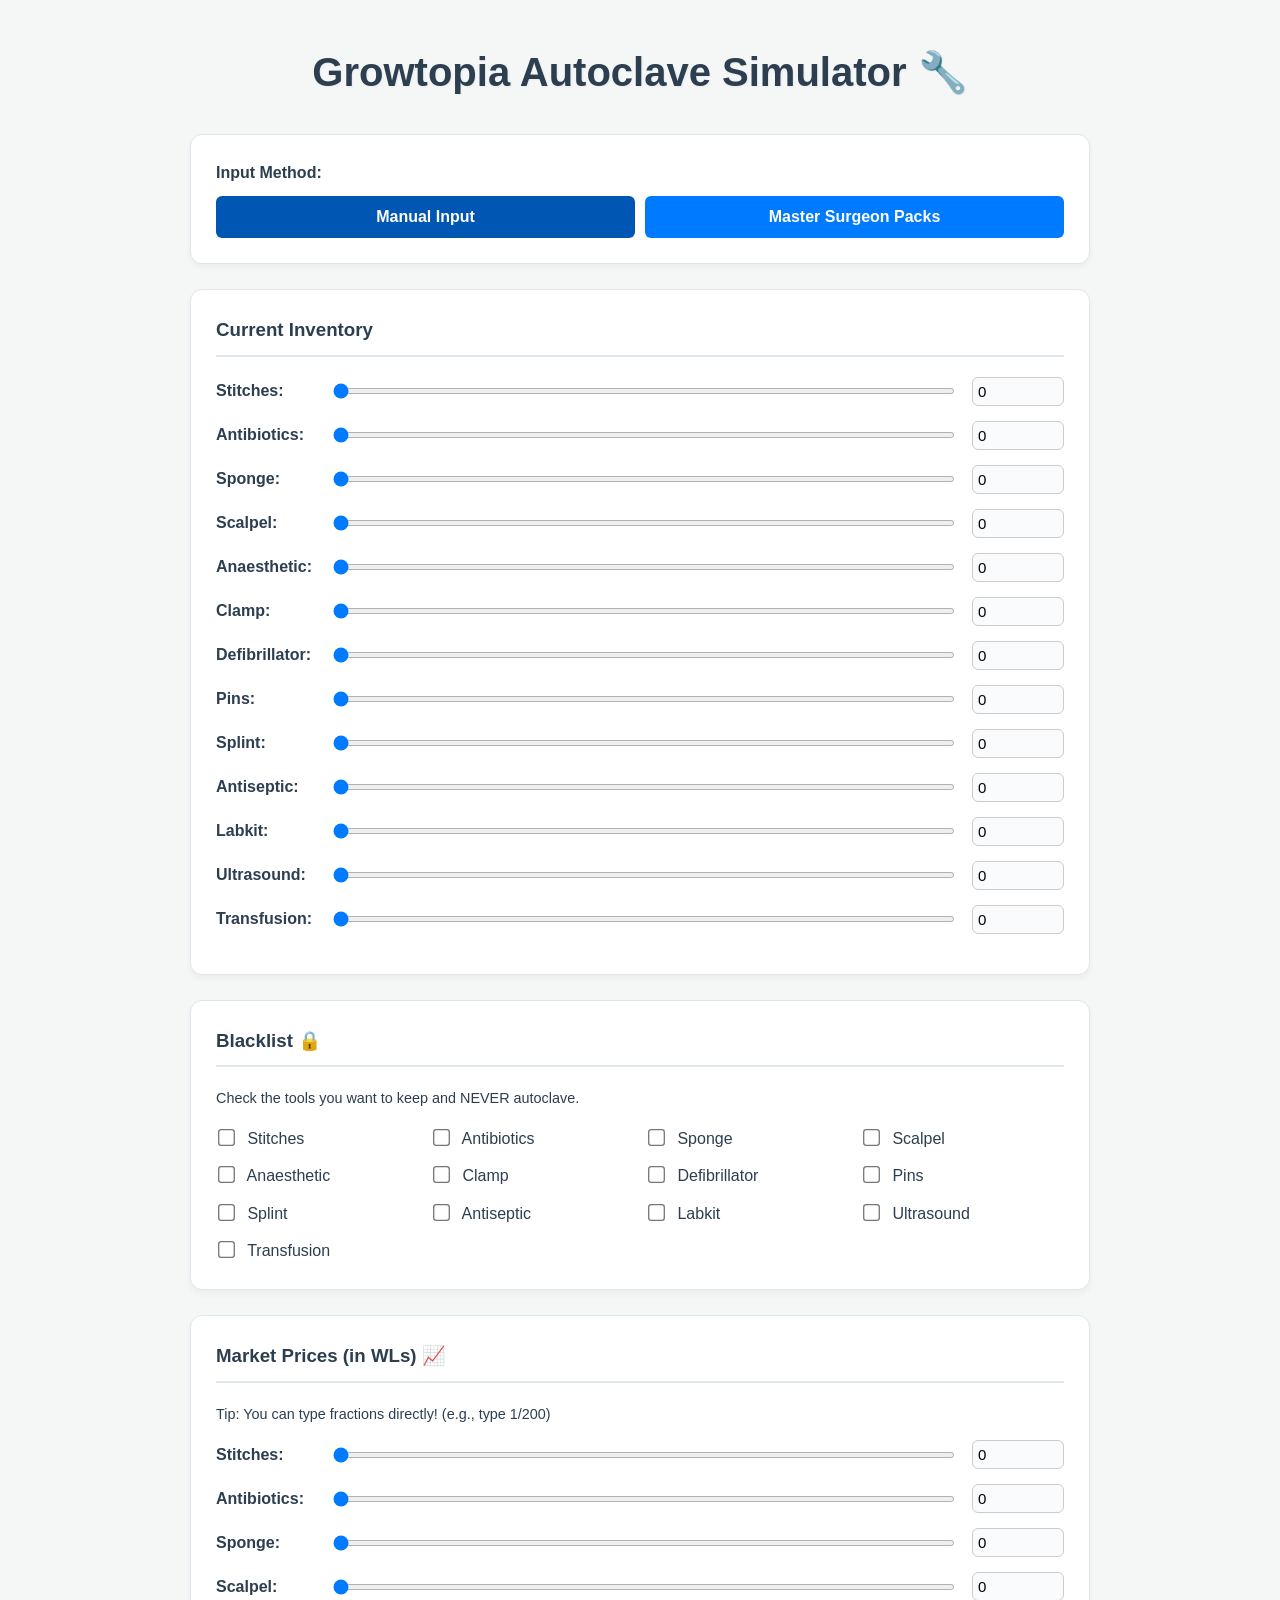
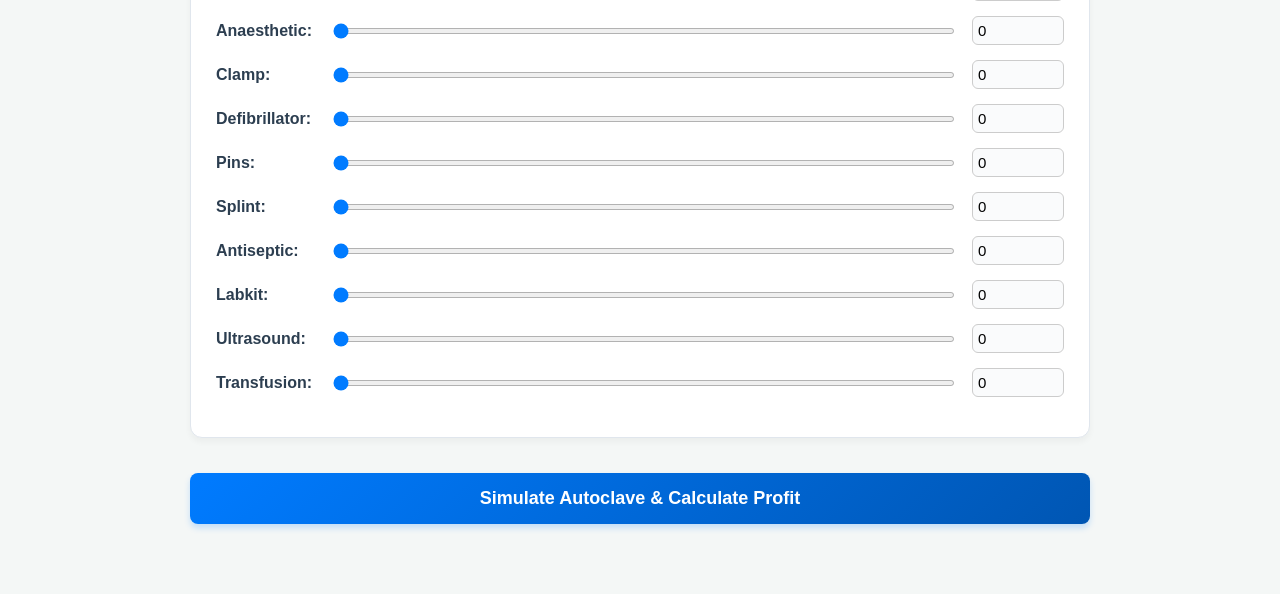
==== index.html @ 5e45f30a "Initial commit" ====
<!DOCTYPE html>
<html lang="en">
<head>
    <meta charset="UTF-8">
    <meta name="viewport" content="width=device-width, initial-scale=1.0">
    <title>Growtopia Autoclave Simulator</title>

    <link rel="stylesheet" href="style.css">
</head>
<body>
    <h1>Growtopia Autoclave Simulator 🔧</h1>

    <div class="section">
        <label><strong>Input Method:</strong></label>
        <div style="display: flex; gap: 10px; margin-top: 10px;">
            <button id="btnManual" onclick="setMethod('manual')" style="background: #0056b3;">Manual Input</button>
            <button id="btnPacks" onclick="setMethod('packs')" style="background: #007bff;">Master Surgeon Packs</button>
        </div>
        <input type="hidden" id="inputMethod" value="manual">
    </div>

    <div id="packsSection" class="section" style="display: none;">
        <h3>Pack Inventory</h3>
        <label>Number of Master Surgeon Packs:</label>
        <input type="number" id="packCount" value="0" min="0">
    </div>

    <div id="manualSection" class="section">
        <h3>Current Inventory</h3>
        <div id="inventoryGrid"></div>
    </div>

    <div class="section">
        <h3>Blacklist 🔒</h3>
        <p style="font-size: 0.9em; margin-top: 0;">Check the tools you want to keep and NEVER autoclave.</p>
        <div id="blacklistGrid" class="grid"></div>
    </div>

    <div class="section">
        <h3>Market Prices (in WLs) 📈</h3>
        <p style="font-size: 0.9em; margin-top: 0;">Tip: You can type fractions directly! (e.g., type 1/200)</p>
        
        <div id="pricesGrid"></div> 
        
        <div id="packPricesSection" style="display: none; margin-top: 20px;">
            <hr>
            <label>Cost of ONE Master Surgeon Pack (WLs):</label>
            <input type="text" id="packCost" value="0">
            <br><br>
            <label>Selling price for 1 Surg-E (WLs):</label>
            <input type="text" id="surgEPrice" value="0">
        </div>
    </div>

    <button onclick="runSimulation()">Simulate Autoclave & Calculate Profit</button>

    <div class="section" id="resultsSection" style="display: none; margin-top: 20px; background: #e8f4fd; border-color: #b8daff;">
        <h2>Autoclave Results</h2>
        <div id="inventoryResult"></div>
        <hr>
        <h3>Profitability Analysis</h3>
        <div id="profitResult"></div>
    </div>

    <script src="script.js"></script>
</body>
</html>
---- style.css ----
/* --- Global Variables for Easy Color Changes --- */
:root {
    --bg-color: #f4f7f6;
    --panel-bg: #ffffff;
    --text-main: #2c3e50;
    --text-muted: #7f8c8d;
    --primary-blue: #007bff;
    --primary-hover: #0056b3;
    --border-color: #e0e6ed;
    --success-green: #27ae60;
    --danger-red: #c0392b;
}

/* --- Base Body Styling --- */
body {
    font-family: 'Segoe UI', Tahoma, Geneva, Verdana, sans-serif;
    background-color: var(--bg-color);
    color: var(--text-main);
    max-width: 900px;
    margin: 40px auto;
    padding: 0 20px;
    line-height: 1.6;
}

h1 {
    text-align: center;
    font-size: 2.5em;
    margin-bottom: 30px;
    text-shadow: 1px 1px 2px rgba(0,0,0,0.05);
}

h2, h3 {
    margin-top: 0;
    border-bottom: 2px solid var(--border-color);
    padding-bottom: 10px;
    margin-bottom: 20px;
}

/* --- Dashboard Panels (.section) --- */
.section {
    background: var(--panel-bg);
    border: 1px solid var(--border-color);
    padding: 25px;
    margin-bottom: 25px;
    border-radius: 12px;
    box-shadow: 0 4px 6px rgba(0,0,0,0.04);
    transition: transform 0.2s ease, box-shadow 0.2s ease;
}

.section:hover {
    transform: translateY(-2px);
    box-shadow: 0 8px 15px rgba(0,0,0,0.08);
}

/* --- Inputs and Sliders --- */
input[type="text"], input[type="number"] {
    padding: 10px;
    border: 1px solid #ccc;
    border-radius: 6px;
    font-size: 15px;
    transition: border-color 0.3s ease, box-shadow 0.3s ease;
    background-color: #fafbfc;
}

input[type="text"]:focus, input[type="number"]:focus {
    border-color: var(--primary-blue);
    outline: none;
    box-shadow: 0 0 0 3px rgba(0, 123, 255, 0.25);
    background-color: #ffffff;
}

/* Makes the sliders match your primary color */
input[type="range"] {
    accent-color: var(--primary-blue);
    height: 6px;
    background: #ddd;
    border-radius: 5px;
    outline: none;
}

/* --- Buttons --- */
button {
    padding: 15px 30px;
    font-size: 18px;
    font-weight: 600;
    cursor: pointer;
    color: white;
    border: none;
    border-radius: 8px;
    width: 100%;
    transition: background 0.2s ease, transform 0.1s ease;
    box-shadow: 0 4px 6px rgba(0, 123, 255, 0.2);
}

/* The main Simulate button gets a cool gradient */
button[onclick="runSimulation()"] {
    background: linear-gradient(135deg, #007bff, #0056b3);
    margin-top: 10px;
    margin-bottom: 30px;
}

button[onclick="runSimulation()"]:hover {
    background: linear-gradient(135deg, #0056b3, #003d82);
    transform: translateY(-1px);
}

button:active {
    transform: scale(0.98) !important;
}

/* Top Toggle Buttons */
#btnManual, #btnPacks {
    border-radius: 6px;
    box-shadow: none;
    font-size: 16px;
    padding: 12px;
}

/* --- Checkboxes (Blacklist) --- */
input[type="checkbox"] {
    transform: scale(1.3);
    margin-right: 10px;
    cursor: pointer;
    accent-color: var(--danger-red); /* Makes the lock icon theme red */
}

/* Arrange the checkboxes neatly */
#blacklistGrid {
    display: grid;
    grid-template-columns: repeat(auto-fill, minmax(180px, 1fr));
    gap: 12px;
    margin-top: 15px;
}

/* --- Results Section Customization --- */
#resultsSection {
    background: #f0f8ff;
    border-left: 6px solid var(--primary-blue);
}

.profit {
    color: var(--success-green);
    font-weight: 800;
    font-size: 1.4em;
    padding: 12px;
    background: rgba(39, 174, 96, 0.1);
    border-radius: 8px;
    border: 1px solid rgba(39, 174, 96, 0.3);
}

.loss {
    color: var(--danger-red);
    font-weight: 800;
    font-size: 1.4em;
    padding: 12px;
    background: rgba(192, 57, 43, 0.1);
    border-radius: 8px;
    border: 1px solid rgba(192, 57, 43, 0.3);
}

hr {
    border: 0;
    height: 1px;
    background: var(--border-color);
    margin: 20px 0;
}
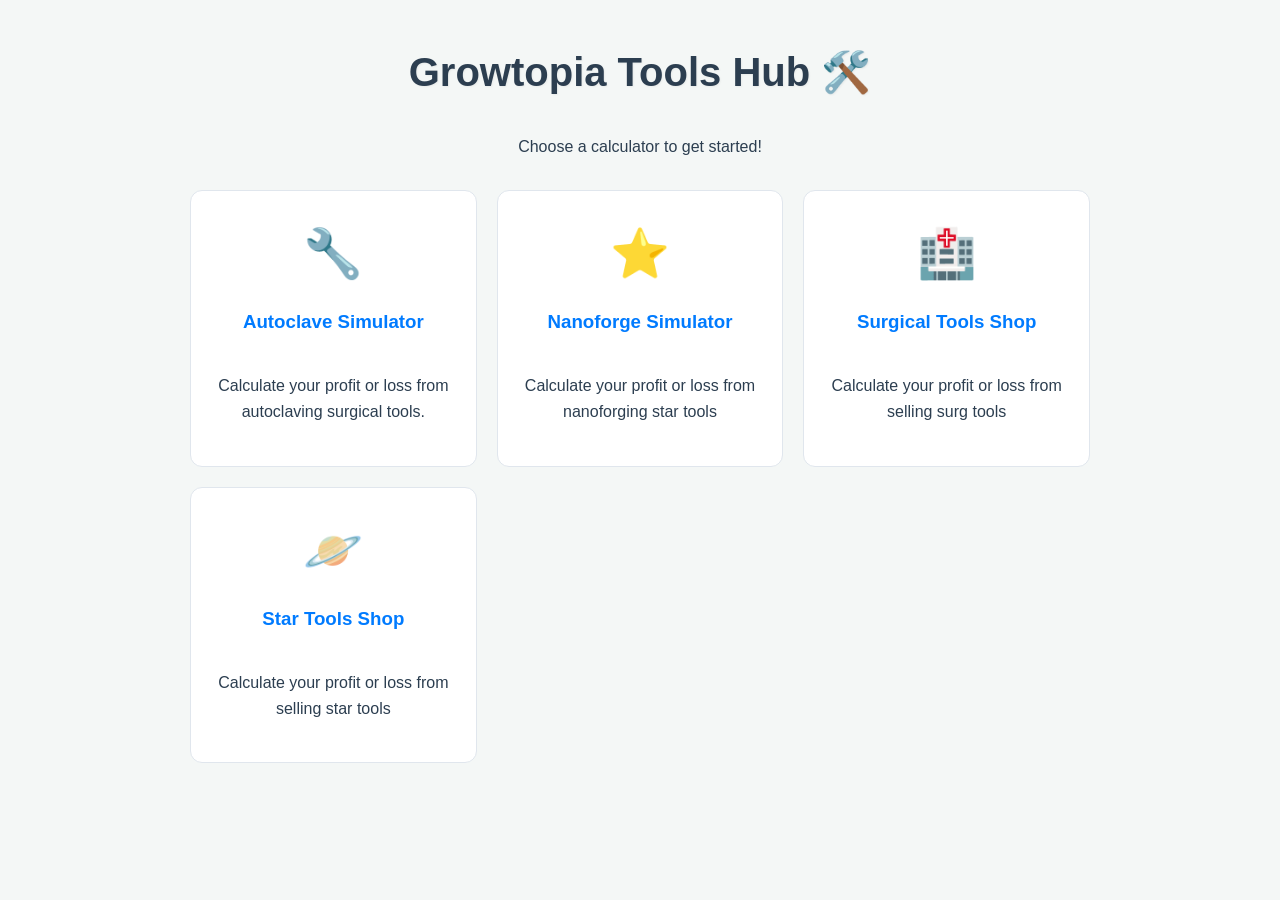
==== commit 1a0db817: "Add files via upload" ====
--- a/index.html
+++ b/index.html
@@ -3,65 +3,39 @@
 <head>
     <meta charset="UTF-8">
     <meta name="viewport" content="width=device-width, initial-scale=1.0">
-    <title>Growtopia Autoclave Simulator</title>
-
+    <title>Growtopia Tools Hub</title>
     <link rel="stylesheet" href="style.css">
 </head>
 <body>
-    <h1>Growtopia Autoclave Simulator 🔧</h1>
+    <h1>Growtopia Tools Hub 🛠️</h1>
+    <p style="text-align: center; margin-bottom: 30px;">Choose a calculator to get started!</p>
 
-    <div class="section">
-        <label><strong>Input Method:</strong></label>
-        <div style="display: flex; gap: 10px; margin-top: 10px;">
-            <button id="btnManual" onclick="setMethod('manual')" style="background: #0056b3;">Manual Input</button>
-            <button id="btnPacks" onclick="setMethod('packs')" style="background: #007bff;">Master Surgeon Packs</button>
-        </div>
-        <input type="hidden" id="inputMethod" value="manual">
+    <div class="hub-grid">
+        
+        <a href="autoclave.html" class="tool-card">
+            <div class="card-icon">🔧</div>
+            <h3>Autoclave Simulator</h3>
+            <p>Calculate your profit or loss from autoclaving surgical tools.</p>
+        </a>
+
+        <a href="nanoforge.html" class="tool-card">
+            <div class="card-icon">⭐</div>
+            <h3>Nanoforge Simulator</h3>
+            <p>Calculate your profit or loss from nanoforging star tools</p>
+        </a>
+
+        <a href="surg_shop.html" class="tool-card">
+            <div class="card-icon">🏥</div>
+            <h3>Surgical Tools Shop</h3>
+            <p>Calculate your profit or loss from selling surg tools</p>
+        </a>
+
+        <a href="star_shop.html" class="tool-card">
+            <div class="card-icon">🪐</div>
+            <h3>Star Tools Shop</h3>
+            <p>Calculate your profit or loss from selling star tools</p>
+        </a>
+
     </div>
-
-    <div id="packsSection" class="section" style="display: none;">
-        <h3>Pack Inventory</h3>
-        <label>Number of Master Surgeon Packs:</label>
-        <input type="number" id="packCount" value="0" min="0">
-    </div>
-
-    <div id="manualSection" class="section">
-        <h3>Current Inventory</h3>
-        <div id="inventoryGrid"></div>
-    </div>
-
-    <div class="section">
-        <h3>Blacklist 🔒</h3>
-        <p style="font-size: 0.9em; margin-top: 0;">Check the tools you want to keep and NEVER autoclave.</p>
-        <div id="blacklistGrid" class="grid"></div>
-    </div>
-
-    <div class="section">
-        <h3>Market Prices (in WLs) 📈</h3>
-        <p style="font-size: 0.9em; margin-top: 0;">Tip: You can type fractions directly! (e.g., type 1/200)</p>
-        
-        <div id="pricesGrid"></div> 
-        
-        <div id="packPricesSection" style="display: none; margin-top: 20px;">
-            <hr>
-            <label>Cost of ONE Master Surgeon Pack (WLs):</label>
-            <input type="text" id="packCost" value="0">
-            <br><br>
-            <label>Selling price for 1 Surg-E (WLs):</label>
-            <input type="text" id="surgEPrice" value="0">
-        </div>
-    </div>
-
-    <button onclick="runSimulation()">Simulate Autoclave & Calculate Profit</button>
-
-    <div class="section" id="resultsSection" style="display: none; margin-top: 20px; background: #e8f4fd; border-color: #b8daff;">
-        <h2>Autoclave Results</h2>
-        <div id="inventoryResult"></div>
-        <hr>
-        <h3>Profitability Analysis</h3>
-        <div id="profitResult"></div>
-    </div>
-
-    <script src="script.js"></script>
 </body>
 </html>
--- a/style.css
+++ b/style.css
@@ -92,14 +92,16 @@
     box-shadow: 0 4px 6px rgba(0, 123, 255, 0.2);
 }
 
-/* The main Simulate button gets a cool gradient */
-button[onclick="runSimulation()"] {
+/* The main action buttons get a cool gradient */
+button[onclick="runSimulation()"], 
+button[onclick="calculateShop()"] {
     background: linear-gradient(135deg, #007bff, #0056b3);
     margin-top: 10px;
     margin-bottom: 30px;
 }
 
-button[onclick="runSimulation()"]:hover {
+button[onclick="runSimulation()"]:hover, 
+button[onclick="calculateShop()"]:hover {
     background: linear-gradient(135deg, #0056b3, #003d82);
     transform: translateY(-1px);
 }
@@ -163,4 +165,68 @@
     height: 1px;
     background: var(--border-color);
     margin: 20px 0;
+}
+
+/* --- Hub Grid and Cards --- */
+.hub-grid {
+    display: grid;
+    grid-template-columns: repeat(auto-fit, minmax(250px, 1fr));
+    gap: 20px;
+    margin-top: 20px;
+}
+
+.tool-card {
+    background: var(--panel-bg);
+    border: 1px solid var(--border-color);
+    border-radius: 12px;
+    padding: 25px;
+    text-align: center;
+    text-decoration: none; /* Removes the blue underline from links */
+    color: var(--text-main);
+    transition: transform 0.2s ease, box-shadow 0.2s ease, border-color 0.2s ease;
+    display: flex;
+    flex-direction: column;
+    align-items: center;
+}
+
+.tool-card:hover {
+    transform: translateY(-5px);
+    box-shadow: 0 10px 20px rgba(0, 123, 255, 0.15);
+    border-color: var(--primary-blue);
+}
+
+.card-icon {
+    font-size: 3em;
+    margin-bottom: 15px;
+}
+
+.tool-card h3 {
+    margin-bottom: 10px;
+    border-bottom: none; /* overrides the default h3 styling */
+    color: var(--primary-blue);
+}
+
+/* Gray out calculators you haven't built yet */
+.tool-card.disabled {
+    opacity: 0.6;
+    cursor: not-allowed;
+    filter: grayscale(100%);
+}
+.tool-card.disabled:hover {
+    transform: none;
+    box-shadow: none;
+    border-color: var(--border-color);
+}
+
+/* Back Button for the calculators */
+.back-btn {
+    display: inline-block;
+    margin-bottom: 20px;
+    text-decoration: none;
+    color: var(--primary-blue);
+    font-weight: bold;
+    transition: color 0.2s;
+}
+.back-btn:hover {
+    color: var(--primary-hover);
 }
